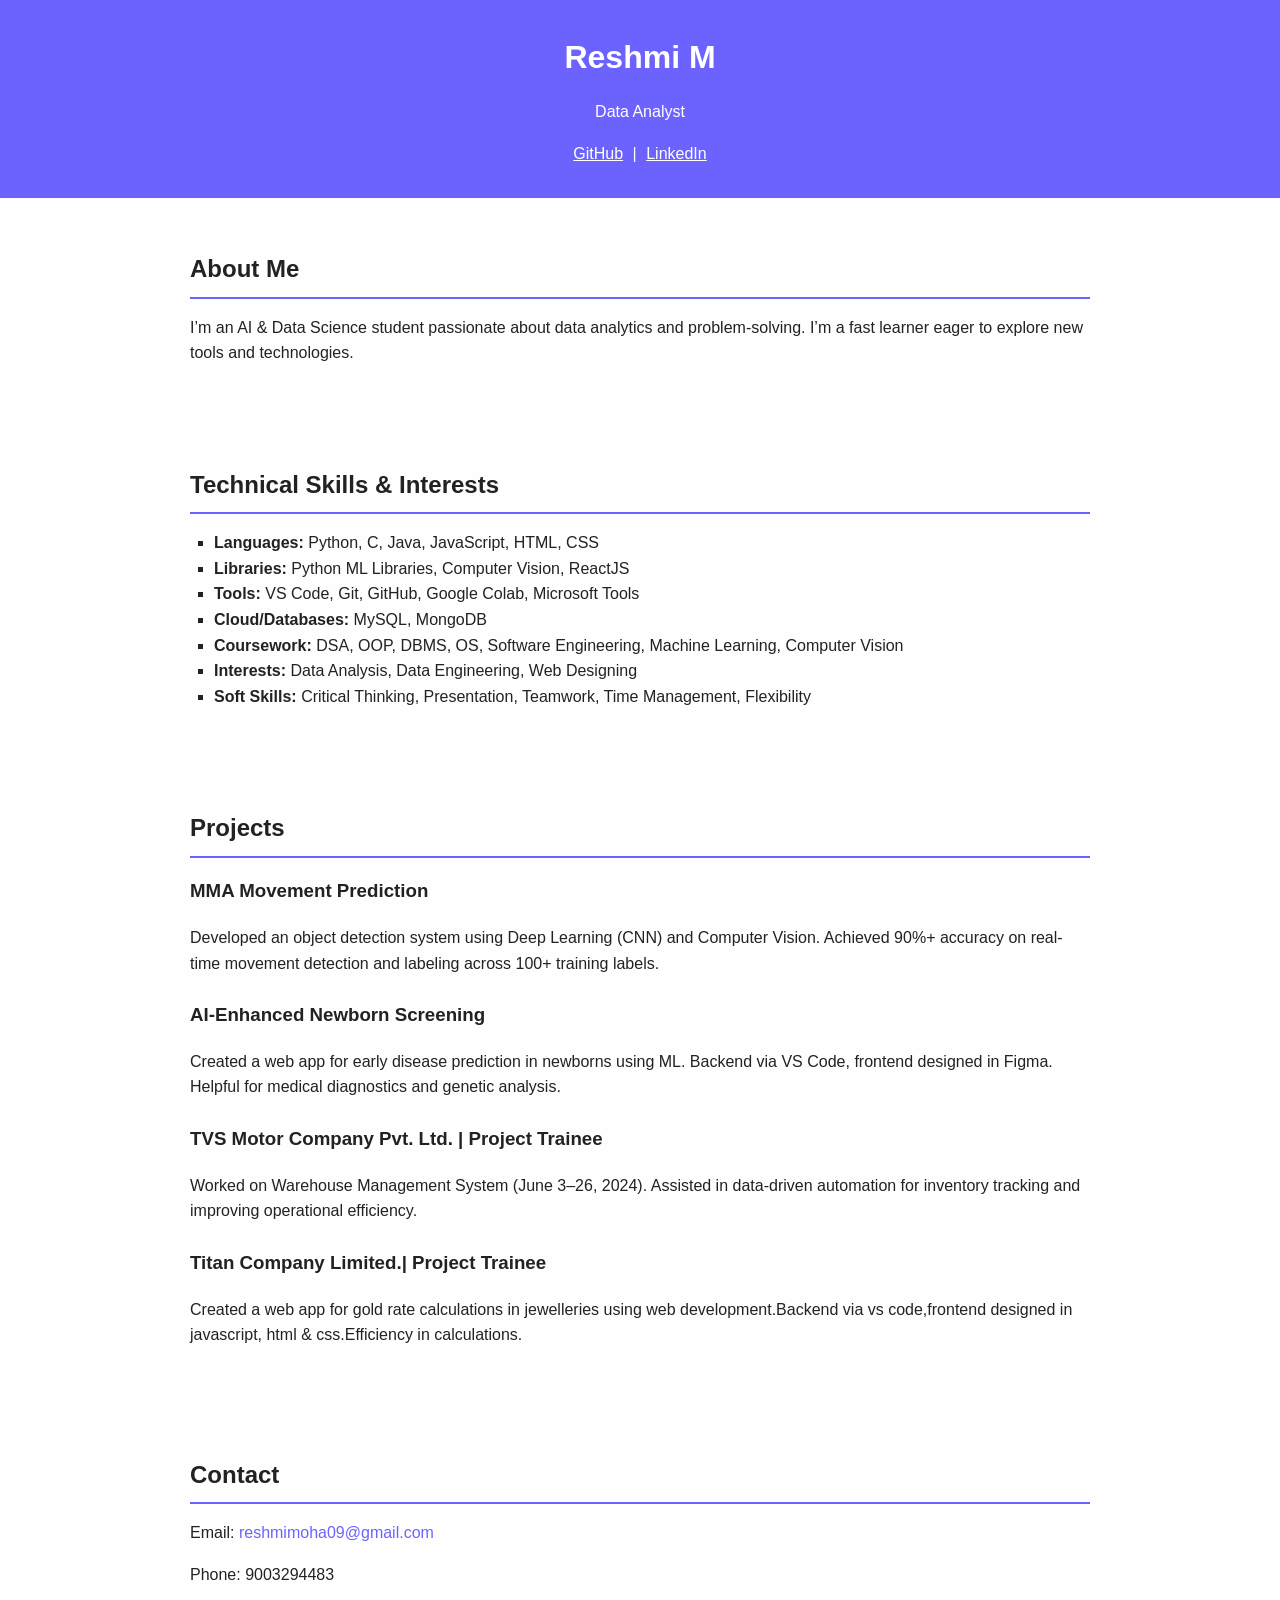
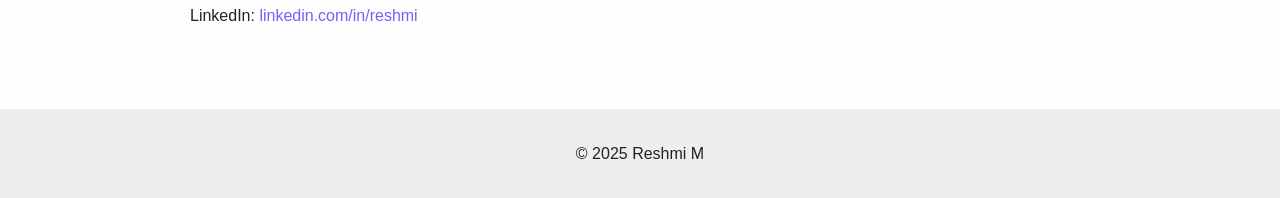
==== index.html @ 2d2d16b0 "Add files via upload" ====
<!DOCTYPE html>
<html lang="en">
<head>
  <meta charset="UTF-8" />
  <meta name="viewport" content="width=device-width, initial-scale=1.0" />
  <title>Reshmi M | Portfolio</title>
  <style>
    body {
      font-family: 'Segoe UI', sans-serif;
      background: #fefefe;
      color: #222;
      line-height: 1.6;
      margin: 0;
      padding: 0;
    }

    header {
      background: #6c63ff;
      color: white;
      padding: 2rem;
      text-align: center;
    }

    header h1 {
      margin: 0;
    }

    .social-links a {
      color: #fff;
      margin: 0 5px;
      text-decoration: underline;
    }

    section {
      padding: 2rem;
      max-width: 900px;
      margin: auto;
    }

    section h2 {
      border-bottom: 2px solid #6c63ff;
      padding-bottom: 0.5rem;
      margin-bottom: 1rem;
    }

    ul {
      list-style: square;
      padding-left: 1.5rem;
    }

    a {
      color: #6c63ff;
      text-decoration: none;
    }

    .project {
      margin-bottom: 1.5rem;
    }

    footer {
      text-align: center;
      background: #eee;
      padding: 1rem;
      margin-top: 2rem;
    }

    @media (max-width: 600px) {
      header h1 {
        font-size: 1.8rem;
      }
      section {
        padding: 1rem;
      }
    }
  </style>
</head>
<body>
  <header>
    <h1>Reshmi M</h1>
    <p>Data Analyst</p>
    <div class="social-links">
      <a href="https://github.com/" target="_blank">GitHub</a> |
      <a href="https://www.linkedin.com/in/reshmi-m-595a73268" target="_blank">LinkedIn</a>
    </div>
  </header>

  <section id="about">
    <h2>About Me</h2>
    <p>I’m an AI & Data Science student passionate about data analytics and problem-solving. I’m a fast learner eager to explore new tools and technologies.</p>
  </section>

  <section id="skills">
    <h2>Technical Skills & Interests</h2>
    <ul>
      <li><strong>Languages:</strong> Python, C, Java, JavaScript, HTML, CSS</li>
      <li><strong>Libraries:</strong> Python ML Libraries, Computer Vision, ReactJS</li>
      <li><strong>Tools:</strong> VS Code, Git, GitHub, Google Colab, Microsoft Tools</li>
      <li><strong>Cloud/Databases:</strong> MySQL, MongoDB</li>
      <li><strong>Coursework:</strong> DSA, OOP, DBMS, OS, Software Engineering, Machine Learning, Computer Vision</li>
      <li><strong>Interests:</strong> Data Analysis, Data Engineering, Web Designing</li>
      <li><strong>Soft Skills:</strong> Critical Thinking, Presentation, Teamwork, Time Management, Flexibility</li>
    </ul>
  </section>

  <section id="projects">
    <h2>Projects</h2>
    <div class="project">
      <h3>MMA Movement Prediction</h3>
      <p>Developed an object detection system using Deep Learning (CNN) and Computer Vision. Achieved 90%+ accuracy on real-time movement detection and labeling across 100+ training labels.</p>
    </div>
    <div class="project">
      <h3>AI-Enhanced Newborn Screening</h3>
      <p>Created a web app for early disease prediction in newborns using ML. Backend via VS Code, frontend designed in Figma. Helpful for medical diagnostics and genetic analysis.</p>
    </div>
    <div class="project">
      <h3>TVS Motor Company Pvt. Ltd. | Project Trainee</h3>
      <p>Worked on Warehouse Management System (June 3–26, 2024). Assisted in data-driven automation for inventory tracking and improving operational efficiency.</p>
    </div>
      <div class="project">
      <h3> Titan Company Limited.| Project Trainee</h3>
      <p>Created a web app for gold rate calculations in jewelleries using web development.Backend via vs code,frontend designed in javascript, html & css.Efficiency in calculations.</p>
      </div>
  </section>

  <section id="contact">
    <h2>Contact</h2>
    <p>Email: <a href="mailto:reshmimoha09@gmail.com">reshmimoha09@gmail.com</a></p>
    <p>Phone: 9003294483</p>
    <p>LinkedIn: <a href="https://www.linkedin.com/in/reshmi-m-595a73268" target="_blank">linkedin.com/in/reshmi</a></p>
  </section>

  <footer>
    <p>© 2025 Reshmi M</p>
  </footer>
</body>
</html>
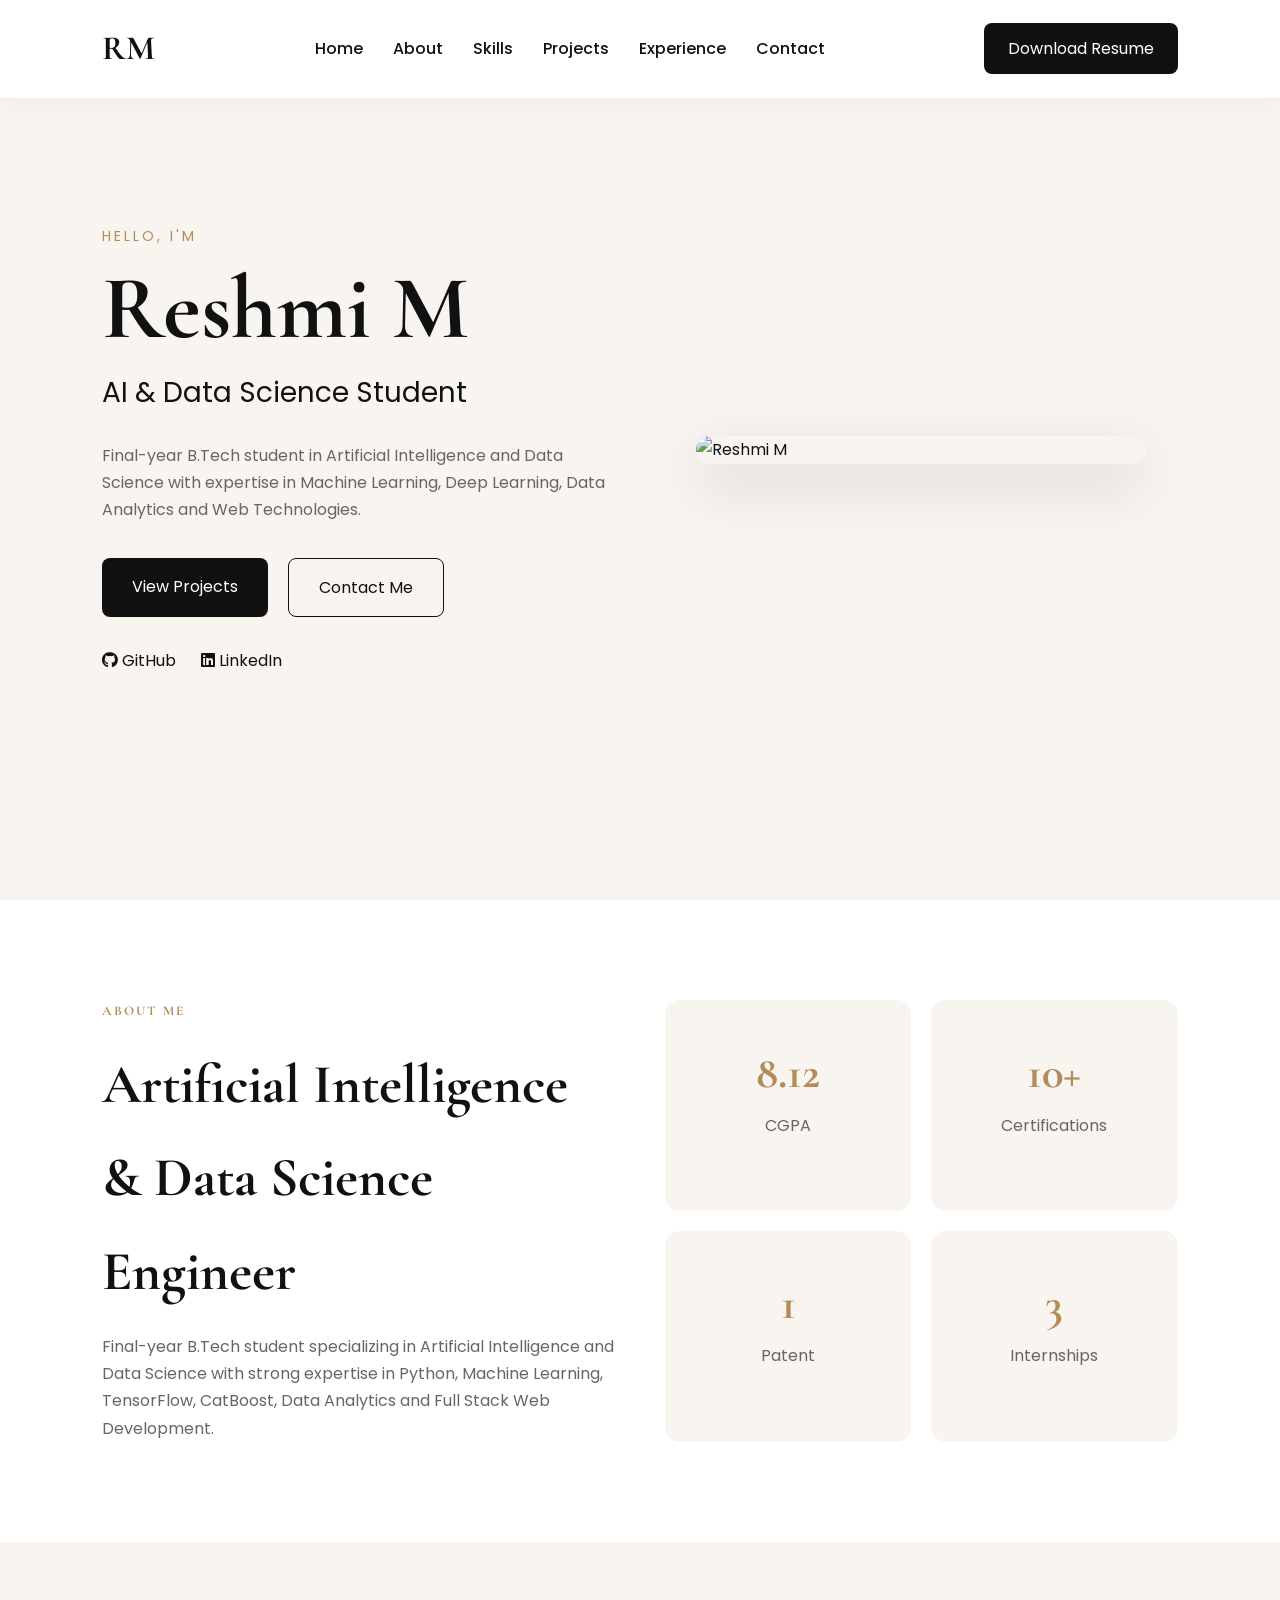
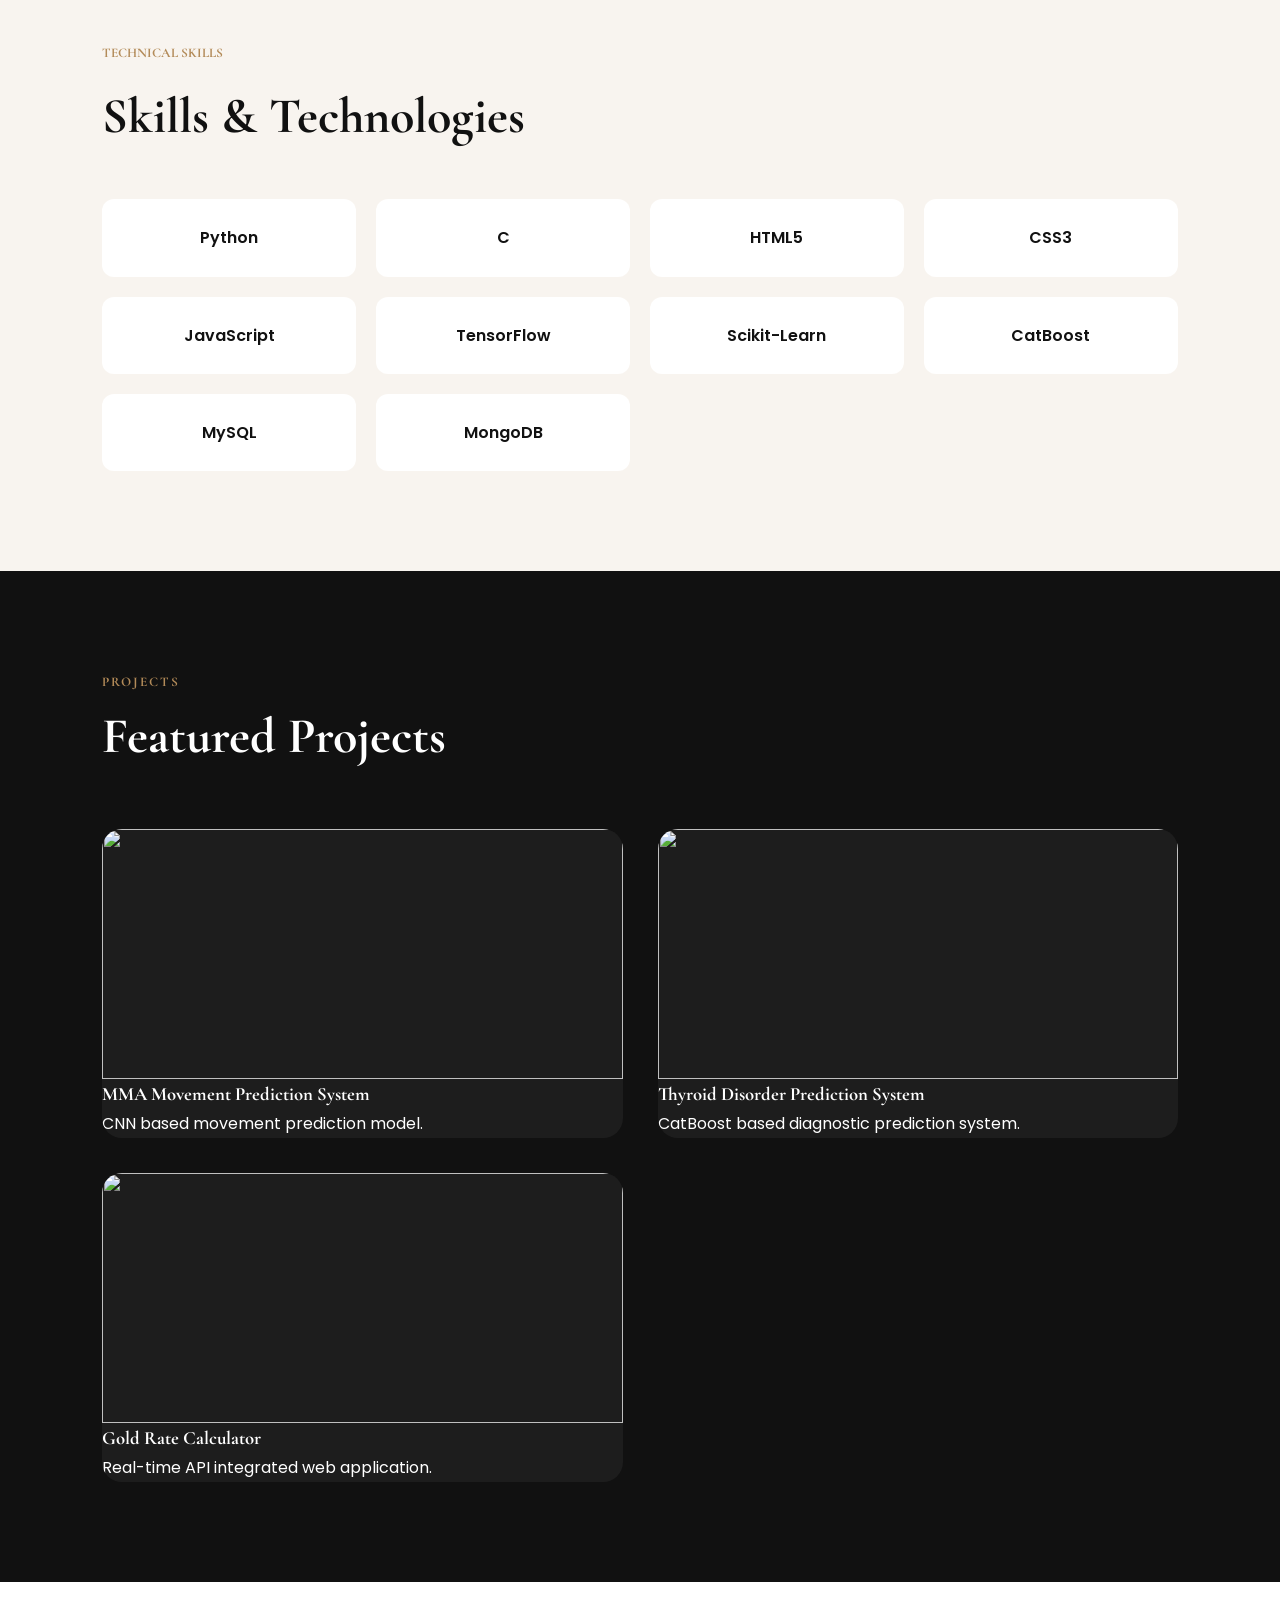
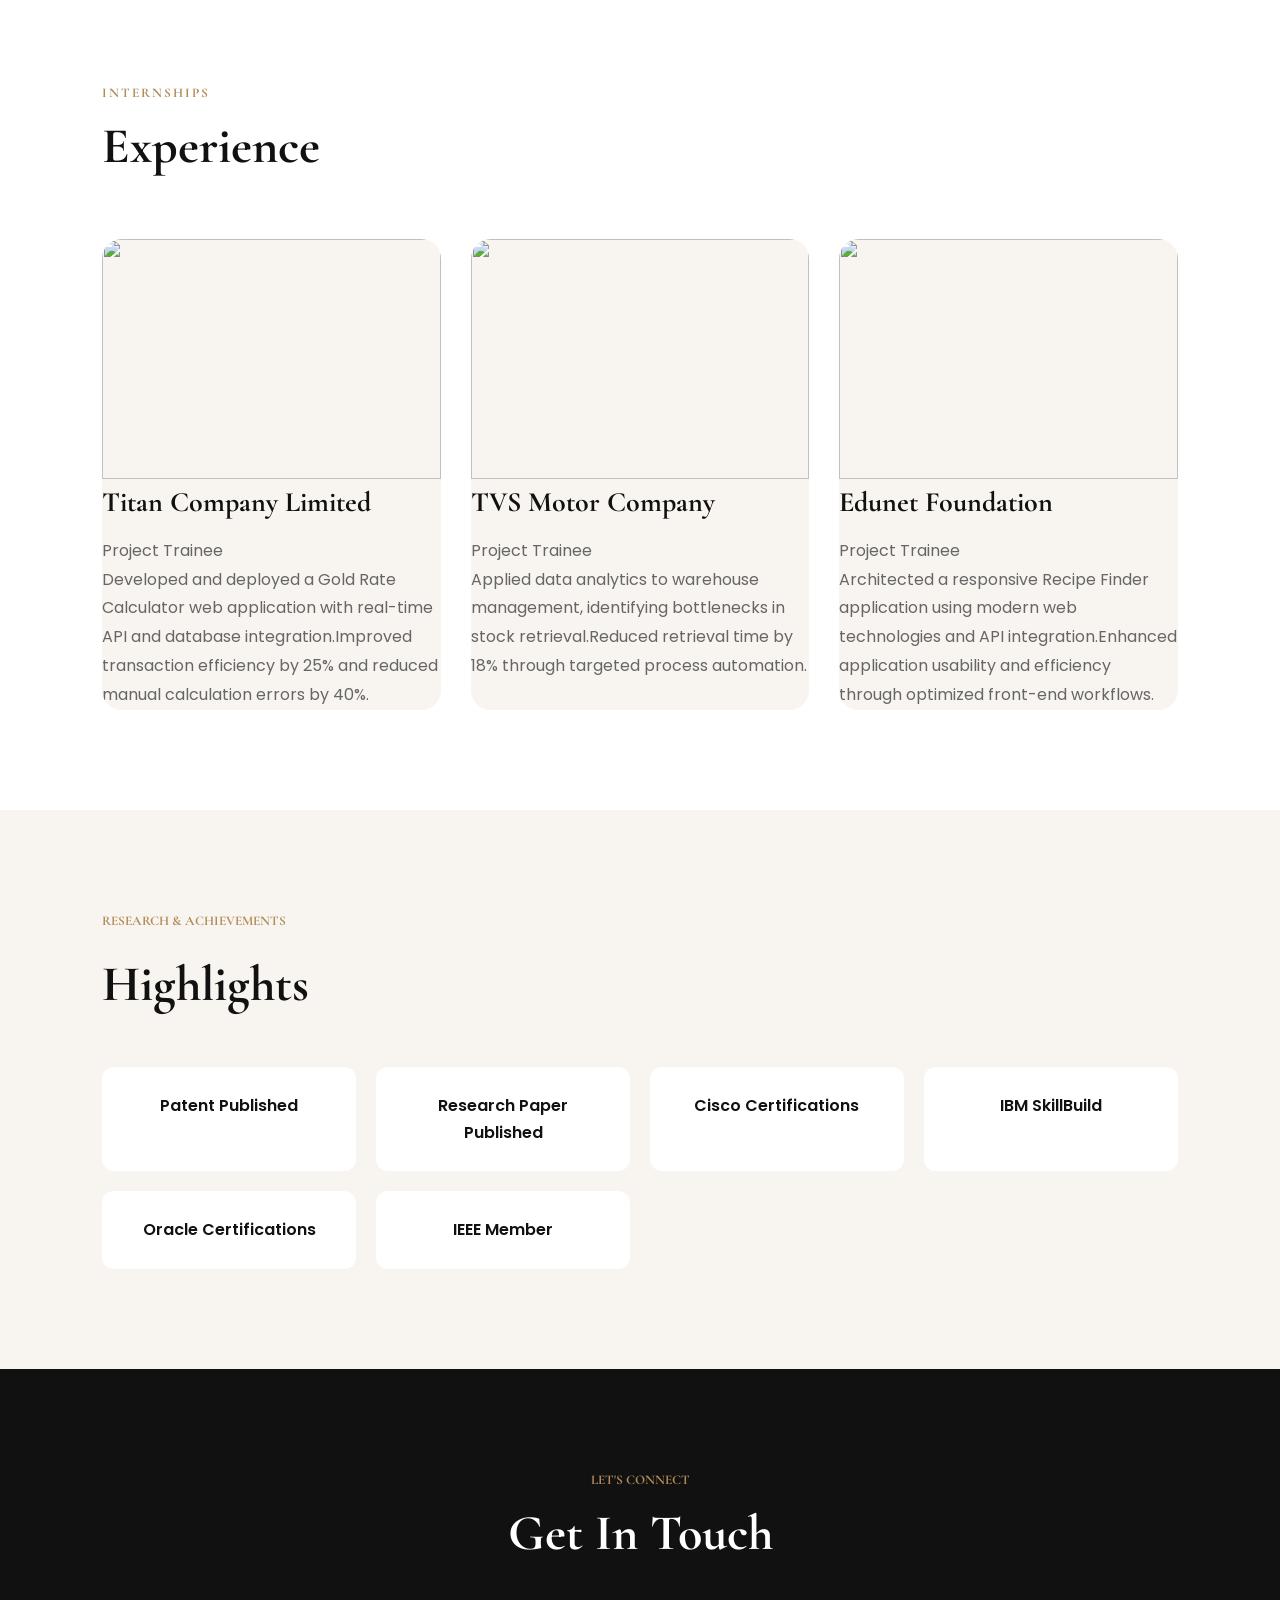
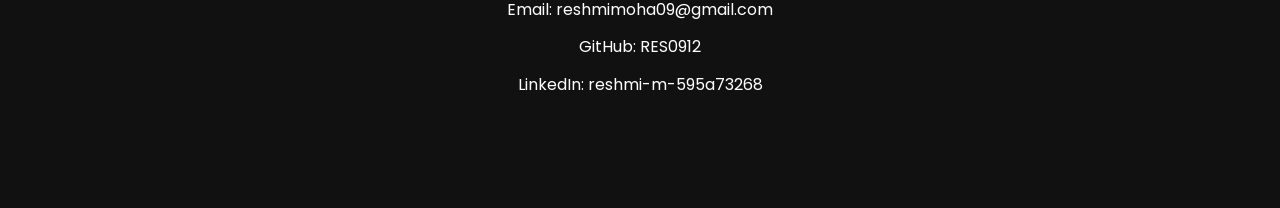
==== commit dbc70d6f: "Add files via upload" ====
--- a/index.html
+++ b/index.html
@@ -1,136 +1,322 @@
 <!DOCTYPE html>
 <html lang="en">
 <head>
-  <meta charset="UTF-8" />
-  <meta name="viewport" content="width=device-width, initial-scale=1.0" />
-  <title>Reshmi M | Portfolio</title>
-  <style>
-    body {
-      font-family: 'Segoe UI', sans-serif;
-      background: #fefefe;
-      color: #222;
-      line-height: 1.6;
-      margin: 0;
-      padding: 0;
-    }
-
-    header {
-      background: #6c63ff;
-      color: white;
-      padding: 2rem;
-      text-align: center;
-    }
-
-    header h1 {
-      margin: 0;
-    }
-
-    .social-links a {
-      color: #fff;
-      margin: 0 5px;
-      text-decoration: underline;
-    }
-
-    section {
-      padding: 2rem;
-      max-width: 900px;
-      margin: auto;
-    }
-
-    section h2 {
-      border-bottom: 2px solid #6c63ff;
-      padding-bottom: 0.5rem;
-      margin-bottom: 1rem;
-    }
-
-    ul {
-      list-style: square;
-      padding-left: 1.5rem;
-    }
-
-    a {
-      color: #6c63ff;
-      text-decoration: none;
-    }
-
-    .project {
-      margin-bottom: 1.5rem;
-    }
-
-    footer {
-      text-align: center;
-      background: #eee;
-      padding: 1rem;
-      margin-top: 2rem;
-    }
-
-    @media (max-width: 600px) {
-      header h1 {
-        font-size: 1.8rem;
-      }
-      section {
-        padding: 1rem;
-      }
-    }
-  </style>
+<meta charset="UTF-8">
+<meta name="viewport" content="width=device-width, initial-scale=1.0">
+<title>Reshmi M | Portfolio</title>
+
+<link rel="preconnect" href="https://fonts.googleapis.com">
+<link href="https://fonts.googleapis.com/css2?family=Cormorant+Garamond:wght@400;600;700&family=Poppins:wght@300;400;500;600&display=swap" rel="stylesheet">
+
+<link rel="stylesheet" href="style.css">
+
+<link rel="stylesheet"
+href="https://cdnjs.cloudflare.com/ajax/libs/font-awesome/6.5.1/css/all.min.css">
 </head>
+
 <body>
-  <header>
-    <h1>Reshmi M</h1>
-    <p>Data Analyst</p>
-    <div class="social-links">
-      <a href="https://github.com/" target="_blank">GitHub</a> |
-      <a href="https://www.linkedin.com/in/reshmi-m-595a73268" target="_blank">LinkedIn</a>
-    </div>
-  </header>
-
-  <section id="about">
-    <h2>About Me</h2>
-    <p>I’m an AI & Data Science student passionate about data analytics and problem-solving. I’m a fast learner eager to explore new tools and technologies.</p>
-  </section>
-
-  <section id="skills">
-    <h2>Technical Skills & Interests</h2>
-    <ul>
-      <li><strong>Languages:</strong> Python, C, Java, JavaScript, HTML, CSS</li>
-      <li><strong>Libraries:</strong> Python ML Libraries, Computer Vision, ReactJS</li>
-      <li><strong>Tools:</strong> VS Code, Git, GitHub, Google Colab, Microsoft Tools</li>
-      <li><strong>Cloud/Databases:</strong> MySQL, MongoDB</li>
-      <li><strong>Coursework:</strong> DSA, OOP, DBMS, OS, Software Engineering, Machine Learning, Computer Vision</li>
-      <li><strong>Interests:</strong> Data Analysis, Data Engineering, Web Designing</li>
-      <li><strong>Soft Skills:</strong> Critical Thinking, Presentation, Teamwork, Time Management, Flexibility</li>
-    </ul>
-  </section>
-
-  <section id="projects">
-    <h2>Projects</h2>
-    <div class="project">
-      <h3>MMA Movement Prediction</h3>
-      <p>Developed an object detection system using Deep Learning (CNN) and Computer Vision. Achieved 90%+ accuracy on real-time movement detection and labeling across 100+ training labels.</p>
-    </div>
-    <div class="project">
-      <h3>AI-Enhanced Newborn Screening</h3>
-      <p>Created a web app for early disease prediction in newborns using ML. Backend via VS Code, frontend designed in Figma. Helpful for medical diagnostics and genetic analysis.</p>
-    </div>
-    <div class="project">
-      <h3>TVS Motor Company Pvt. Ltd. | Project Trainee</h3>
-      <p>Worked on Warehouse Management System (June 3–26, 2024). Assisted in data-driven automation for inventory tracking and improving operational efficiency.</p>
-    </div>
-      <div class="project">
-      <h3> Titan Company Limited.| Project Trainee</h3>
-      <p>Created a web app for gold rate calculations in jewelleries using web development.Backend via vs code,frontend designed in javascript, html & css.Efficiency in calculations.</p>
-      </div>
-  </section>
-
-  <section id="contact">
-    <h2>Contact</h2>
-    <p>Email: <a href="mailto:reshmimoha09@gmail.com">reshmimoha09@gmail.com</a></p>
-    <p>Phone: 9003294483</p>
-    <p>LinkedIn: <a href="https://www.linkedin.com/in/reshmi-m-595a73268" target="_blank">linkedin.com/in/reshmi</a></p>
-  </section>
-
-  <footer>
-    <p>© 2025 Reshmi M</p>
-  </footer>
+
+<!-- NAVBAR -->
+
+<nav class="navbar">
+
+<div class="logo">
+<h2>RM</h2>
+</div>
+
+<ul class="nav-links">
+<li><a href="#home">Home</a></li>
+<li><a href="#about">About</a></li>
+<li><a href="#skills">Skills</a></li>
+<li><a href="#projects">Projects</a></li>
+<li><a href="#experience">Experience</a></li>
+<li><a href="#contact">Contact</a></li>
+</ul>
+
+<a href="D:\Reshmi_Mresume.pdf" class="resume-btn" download>
+    Download Resume
+</a>
+
+</nav>
+
+<!-- HERO -->
+
+<section id="home" class="hero">
+
+<div class="hero-content">
+
+<p class="intro">HELLO, I'M</p>
+
+<h1>Reshmi M</h1>
+
+<h3>AI & Data Science Student</h3>
+
+<p class="hero-text">
+
+Final-year B.Tech student in Artificial Intelligence and Data Science with expertise in Machine Learning, Deep Learning, Data Analytics and Web Technologies.
+
+</p>
+
+<div class="hero-buttons">
+
+<a href="#projects" class="primary-btn">
+View Projects
+</a>
+
+<a href="#contact" class="secondary-btn">
+Contact Me
+</a>
+
+</div>
+
+<div class="social-links">
+
+<a href="https://github.com/RES0912">
+<i class="fab fa-github"></i>
+GitHub
+</a>
+
+<a href="https://www.linkedin.com/in/reshmi-m-595a73268">
+<i class="fab fa-linkedin"></i>
+LinkedIn
+</a>
+
+</div>
+
+</div>
+
+<div class="hero-image">
+
+<img src="C:\Users\Harsha\Downloads\ChatGPT Image Jun 21, 2026, 01_01_35 PM.png"
+alt="Reshmi M">
+
+</div>
+
+</section>
+
+<!-- ABOUT -->
+
+<section id="about" class="about">
+
+<div class="about-left">
+
+<h5>ABOUT ME</h5>
+
+<h2>
+Artificial Intelligence &
+Data Science Engineer
+</h2>
+
+<p>
+
+Final-year B.Tech student specializing in Artificial Intelligence and Data Science with strong expertise in Python, Machine Learning, TensorFlow, CatBoost, Data Analytics and Full Stack Web Development.
+
+</p>
+
+</div>
+
+<div class="about-right">
+
+<div class="achievement">
+<h3>8.12</h3>
+<p>CGPA</p>
+</div>
+
+<div class="achievement">
+<h3>10+</h3>
+<p>Certifications</p>
+</div>
+
+<div class="achievement">
+<h3>1</h3>
+<p>Patent</p>
+</div>
+
+<div class="achievement">
+<h3>3</h3>
+<p>Internships</p>
+</div>
+
+</div>
+
+</section>
+
+<!-- SKILLS -->
+
+<section id="skills" class="skills">
+
+<h5>TECHNICAL SKILLS</h5>
+
+<h2>Skills & Technologies</h2>
+
+<div class="skills-grid">
+
+<div class="skill-box">Python</div>
+<div class="skill-box">C</div>
+<div class="skill-box">HTML5</div>
+<div class="skill-box">CSS3</div>
+<div class="skill-box">JavaScript</div>
+<div class="skill-box">TensorFlow</div>
+<div class="skill-box">Scikit-Learn</div>
+<div class="skill-box">CatBoost</div>
+<div class="skill-box">MySQL</div>
+<div class="skill-box">MongoDB</div>
+
+</div>
+
+</section>
+
+<!-- PROJECTS -->
+
+<section id="projects" class="projects">
+
+<h5>PROJECTS</h5>
+
+<h2>Featured Projects</h2>
+
+<div class="project-grid">
+
+<div class="project-card">
+
+<img src="C:\Users\Harsha\Downloads\ChatGPT Image Jun 21, 2026, 01_18_26 PM.png">
+
+<h3>MMA Movement Prediction System</h3>
+
+<p>
+CNN based movement prediction model.
+</p>
+
+</div>
+
+<div class="project-card">
+
+<img src="C:\Users\Harsha\Downloads\ChatGPT Image Jun 21, 2026, 01_20_24 PM.png">
+
+<h3>Thyroid Disorder Prediction System</h3>
+
+<p>
+CatBoost based diagnostic prediction system.
+</p>
+
+</div>
+
+<div class="project-card">
+
+<img src="C:\Users\Harsha\Downloads\ChatGPT Image Jun 21, 2026, 01_22_44 PM.png">
+
+<h3>Gold Rate Calculator</h3>
+
+<p>
+Real-time API integrated web application.
+</p>
+
+</div>
+
+</div>
+
+</section>
+
+<!-- EXPERIENCE -->
+
+<section id="experience" class="experience">
+
+<h5>INTERNSHIPS</h5>
+
+<h2>Experience</h2>
+
+<div class="timeline">
+
+<div class="job">
+
+<img src="C:\Users\Harsha\Downloads\titan.webp">
+
+<h3>Titan Company Limited</h3>
+
+<p>Project Trainee</p>
+<p>Developed and deployed a Gold Rate Calculator web application with real-time API and
+database integration.Improved transaction efficiency by 25% and reduced manual calculation errors by 40%.</p>
+
+</div>
+
+<div class="job">
+
+<img src="C:\Users\Harsha\Downloads\tvs-motors-hosur.webp">
+
+<h3>TVS Motor Company</h3>
+
+<p>Project Trainee</p>
+<p>Applied data analytics to warehouse management, identifying bottlenecks in stock retrieval.Reduced retrieval time by 18% through targeted process automation.</p>
+
+</div>
+
+<div class="job">
+
+<img src="C:\Users\Harsha\Downloads\edunet.jpg">
+
+<h3>Edunet Foundation</h3>
+
+<p>Project Trainee</p>
+<p>Architected a responsive Recipe Finder application using modern web technologies and API integration.Enhanced application usability and efficiency through optimized front-end workflows.</p>
+
+</div>
+
+</div>
+
+</section>
+
+<!-- ACHIEVEMENTS -->
+
+<section class="skills">
+
+<h5>RESEARCH & ACHIEVEMENTS</h5>
+
+<h2>Highlights</h2>
+
+<div class="skills-grid">
+
+<div class="skill-box">
+Patent Published
+</div>
+
+<div class="skill-box">
+Research Paper Published
+</div>
+
+<div class="skill-box">
+Cisco Certifications
+</div>
+
+<div class="skill-box">
+IBM SkillBuild
+</div>
+
+<div class="skill-box">
+Oracle Certifications
+</div>
+
+<div class="skill-box">
+IEEE Member
+</div>
+
+</div>
+
+</section>
+
+<!-- CONTACT -->
+
+<section id="contact" class="contact">
+
+<h5>LET'S CONNECT</h5>
+
+<h2>Get In Touch</h2>
+
+<p>Email: reshmimoha09@gmail.com</p>
+
+<p>GitHub: RES0912</p>
+
+<p>LinkedIn: reshmi-m-595a73268</p>
+
+</section>
+
 </body>
-</html>
+</html>
--- a/style.css
+++ b/style.css
@@ -0,0 +1,451 @@
+*{
+margin:0;
+padding:0;
+box-sizing:border-box;
+scroll-behavior:smooth;
+}
+
+:root{
+--cream:#f8f4ef;
+--white:#ffffff;
+--black:#111111;
+--gold:#b38b59;
+--gray:#666;
+}
+
+body{
+font-family:'Poppins',sans-serif;
+background:var(--cream);
+color:var(--black);
+line-height:1.7;
+}
+
+h1,h2,h3,h4,h5{
+font-family:'Cormorant Garamond',serif;
+}
+
+/* NAVBAR */
+
+.navbar{
+position:fixed;
+top:0;
+left:0;
+width:100%;
+background:rgba(255,255,255,.95);
+backdrop-filter:blur(10px);
+padding:20px 8%;
+display:flex;
+justify-content:space-between;
+align-items:center;
+z-index:1000;
+box-shadow:0 2px 20px rgba(0,0,0,.05);
+}
+
+.logo{
+display:flex;
+align-items:center;
+gap:10px;
+}
+
+.logo h2{
+font-size:34px;
+}
+
+.logo span{
+font-weight:500;
+}
+
+.nav-links{
+display:flex;
+list-style:none;
+gap:30px;
+}
+
+.nav-links a{
+text-decoration:none;
+color:#111;
+font-weight:500;
+transition:.3s;
+}
+
+.nav-links a:hover{
+color:var(--gold);
+}
+
+.resume-btn{
+padding:12px 24px;
+background:#111;
+color:white;
+text-decoration:none;
+border-radius:8px;
+transition:.3s;
+}
+
+.resume-btn:hover{
+background:var(--gold);
+}
+
+/* HERO */
+
+.hero{
+min-height:100vh;
+display:flex;
+justify-content:space-between;
+align-items:center;
+padding:120px 8%;
+gap:50px;
+}
+
+.hero-content{
+flex:1;
+}
+
+.intro{
+letter-spacing:3px;
+font-size:14px;
+text-transform:uppercase;
+color:var(--gold);
+}
+
+.hero h1{
+font-size:90px;
+line-height:1;
+margin:15px 0;
+}
+
+.hero h3{
+font-size:28px;
+font-family:'Poppins';
+font-weight:400;
+margin-bottom:25px;
+}
+
+.hero-text{
+max-width:600px;
+color:var(--gray);
+}
+
+.hero-buttons{
+margin-top:35px;
+display:flex;
+gap:20px;
+}
+
+.primary-btn{
+background:#111;
+color:white;
+padding:15px 30px;
+text-decoration:none;
+border-radius:8px;
+}
+
+.secondary-btn{
+border:1px solid #111;
+padding:15px 30px;
+text-decoration:none;
+color:#111;
+border-radius:8px;
+}
+
+.social-links{
+margin-top:30px;
+display:flex;
+gap:25px;
+}
+
+.social-links a{
+text-decoration:none;
+color:#111;
+}
+
+.hero-image{
+flex:1;
+display:flex;
+justify-content:center;
+}
+
+.hero-image img{
+width:450px;
+border-radius:25px;
+box-shadow:0 20px 60px rgba(0,0,0,.15);
+}
+
+/* ABOUT */
+
+.about{
+padding:100px 8%;
+display:grid;
+grid-template-columns:1fr 1fr;
+gap:50px;
+background:white;
+}
+
+.about h5{
+color:var(--gold);
+letter-spacing:2px;
+}
+
+.about h2{
+font-size:55px;
+margin:15px 0;
+}
+
+.about p{
+color:#666;
+}
+
+.about-cards{
+display:flex;
+gap:20px;
+margin-top:30px;
+}
+
+.card{
+background:var(--cream);
+padding:25px;
+border-radius:12px;
+flex:1;
+}
+
+.about-right{
+display:grid;
+grid-template-columns:1fr 1fr;
+gap:20px;
+}
+
+.achievement{
+background:var(--cream);
+padding:35px;
+border-radius:15px;
+text-align:center;
+}
+
+.achievement h3{
+font-size:45px;
+color:var(--gold);
+}
+
+/* SKILLS */
+
+.skills{
+padding:100px 8%;
+}
+
+.skills h5{
+color:var(--gold);
+}
+
+.skills h2{
+font-size:50px;
+margin:10px 0 40px;
+}
+
+.skills-grid{
+display:grid;
+grid-template-columns:repeat(auto-fit,minmax(200px,1fr));
+gap:20px;
+}
+
+.skill-box{
+background:white;
+padding:25px;
+border-radius:12px;
+text-align:center;
+font-weight:600;
+transition:.3s;
+}
+
+.skill-box:hover{
+transform:translateY(-8px);
+}
+
+/* =========================
+   PROJECTS
+========================= */
+
+.projects{
+    padding:100px 8%;
+    background:#111;
+    color:white;
+}
+
+.projects h5{
+    color:#b38b59;
+    letter-spacing:2px;
+    text-transform:uppercase;
+}
+
+.projects h2{
+    font-size:50px;
+    margin-bottom:50px;
+}
+
+.project-grid{
+    display:grid;
+    grid-template-columns:repeat(auto-fit,minmax(380px,1fr));
+    gap:35px;
+}
+
+.project-card{
+    background:#1d1d1d;
+    border-radius:20px;
+    overflow:hidden;
+    transition:.4s;
+    display:flex;
+    flex-direction:column;
+    height:100%;
+}
+
+.project-card:hover{
+    transform:translateY(-10px);
+    box-shadow:0 20px 40px rgba(0,0,0,.2);
+}
+
+.project-card img{
+    width:100%;
+    height:250px;
+    object-fit:cover;
+    display:block;
+}
+
+.project-content{
+    padding:25px;
+    flex-grow:1;
+}
+
+.project-content h3{
+    margin-bottom:15px;
+    font-size:28px;
+}
+
+.project-content p{
+    color:#d4d4d4;
+    line-height:1.8;
+}
+/* =========================
+   EXPERIENCE / INTERNSHIPS
+========================= */
+
+.experience{
+    padding:100px 8%;
+    background:#fff;
+}
+
+.experience h5{
+    color:#b38b59;
+    letter-spacing:2px;
+    text-transform:uppercase;
+}
+
+.experience h2{
+    font-size:50px;
+    margin-bottom:50px;
+}
+
+.timeline{
+    display:grid;
+    grid-template-columns:repeat(auto-fit,minmax(320px,1fr));
+    gap:30px;
+}
+
+.job{
+    background:#f8f4ef;
+    border-radius:20px;
+    overflow:hidden;
+    transition:.4s;
+    display:flex;
+    flex-direction:column;
+    height:100%;
+}
+
+.job:hover{
+    transform:translateY(-10px);
+    box-shadow:0 20px 40px rgba(0,0,0,.15);
+}
+
+.job img{
+    width:100%;
+    height:240px;
+    object-fit:cover;
+    display:block;
+}
+
+.job-content{
+    padding:25px;
+    flex-grow:1;
+}
+
+.job h3{
+    font-size:28px;
+    margin-bottom:10px;
+}
+
+.job-role{
+    color:#b38b59;
+    font-weight:600;
+    margin-bottom:12px;
+}
+
+.job p{
+    color:#666;
+    line-height:1.8;
+}
+
+.job-duration{
+    margin-top:15px;
+    color:#999;
+    font-size:14px;
+}
+
+/* CONTACT */
+
+.contact{
+padding:100px 8%;
+background:#111;
+color:white;
+text-align:center;
+}
+
+.contact h5{
+color:var(--gold);
+}
+
+.contact h2{
+font-size:50px;
+margin-bottom:20px;
+}
+
+.contact p{
+margin:10px 0;
+}
+
+/* RESPONSIVE */
+
+@media(max-width:900px){
+
+.hero{
+flex-direction:column;
+text-align:center;
+}
+
+.hero h1{
+font-size:60px;
+}
+
+.hero-image img{
+width:300px;
+}
+
+.about{
+grid-template-columns:1fr;
+}
+
+.nav-links{
+display:none;
+}
+
+.about-cards{
+flex-direction:column;
+}
+
+}
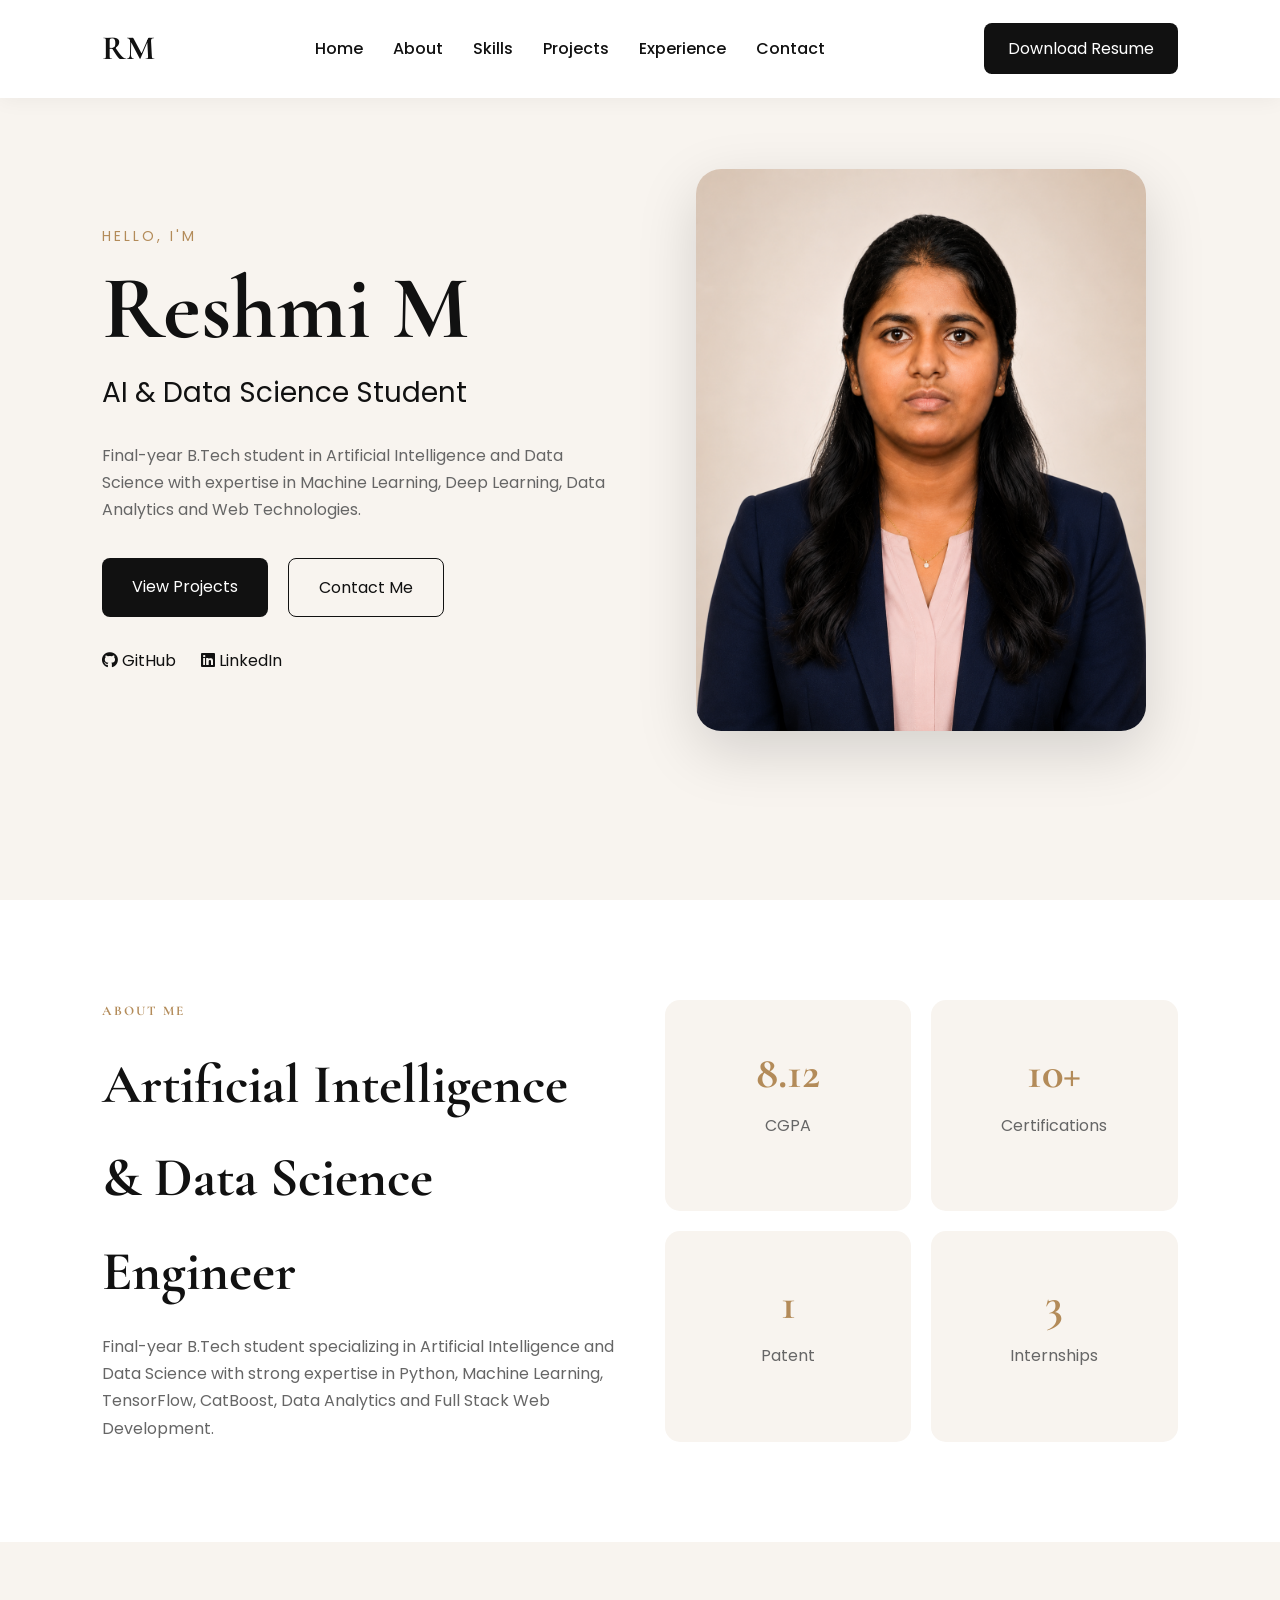
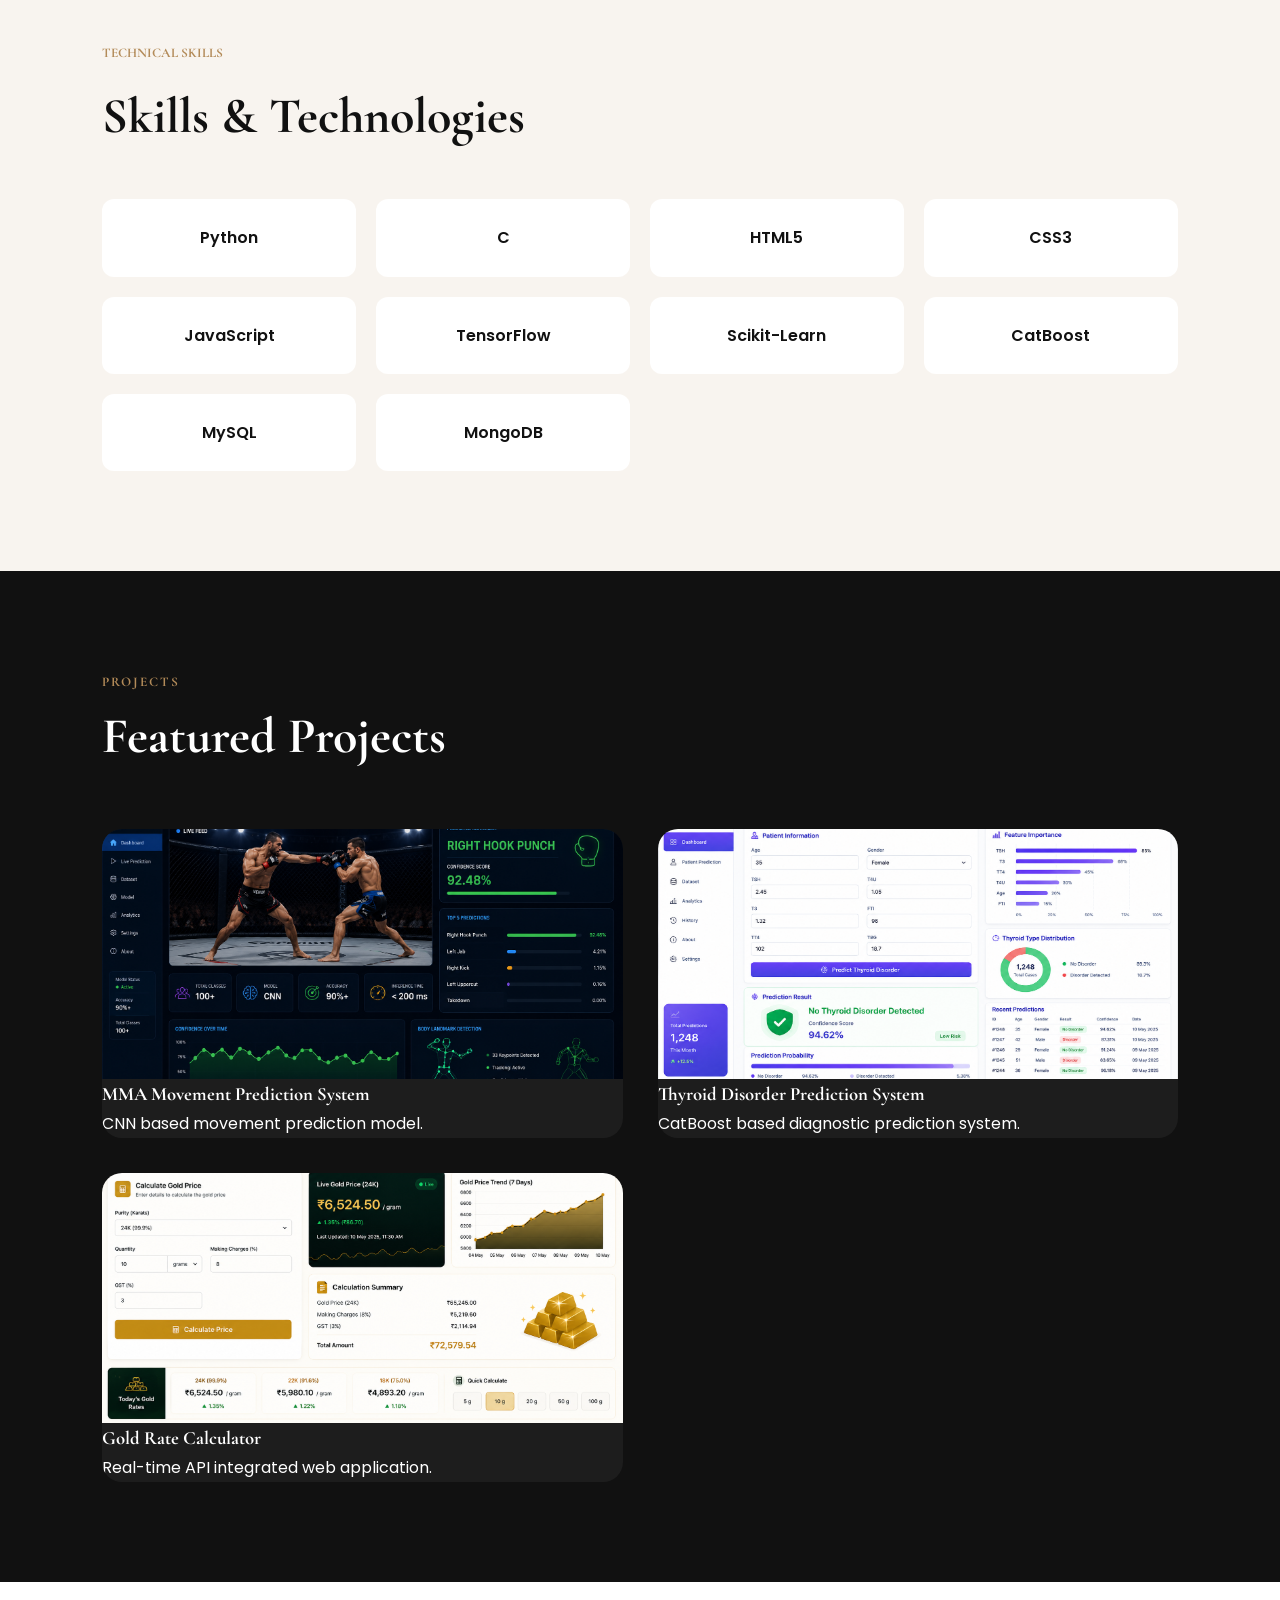
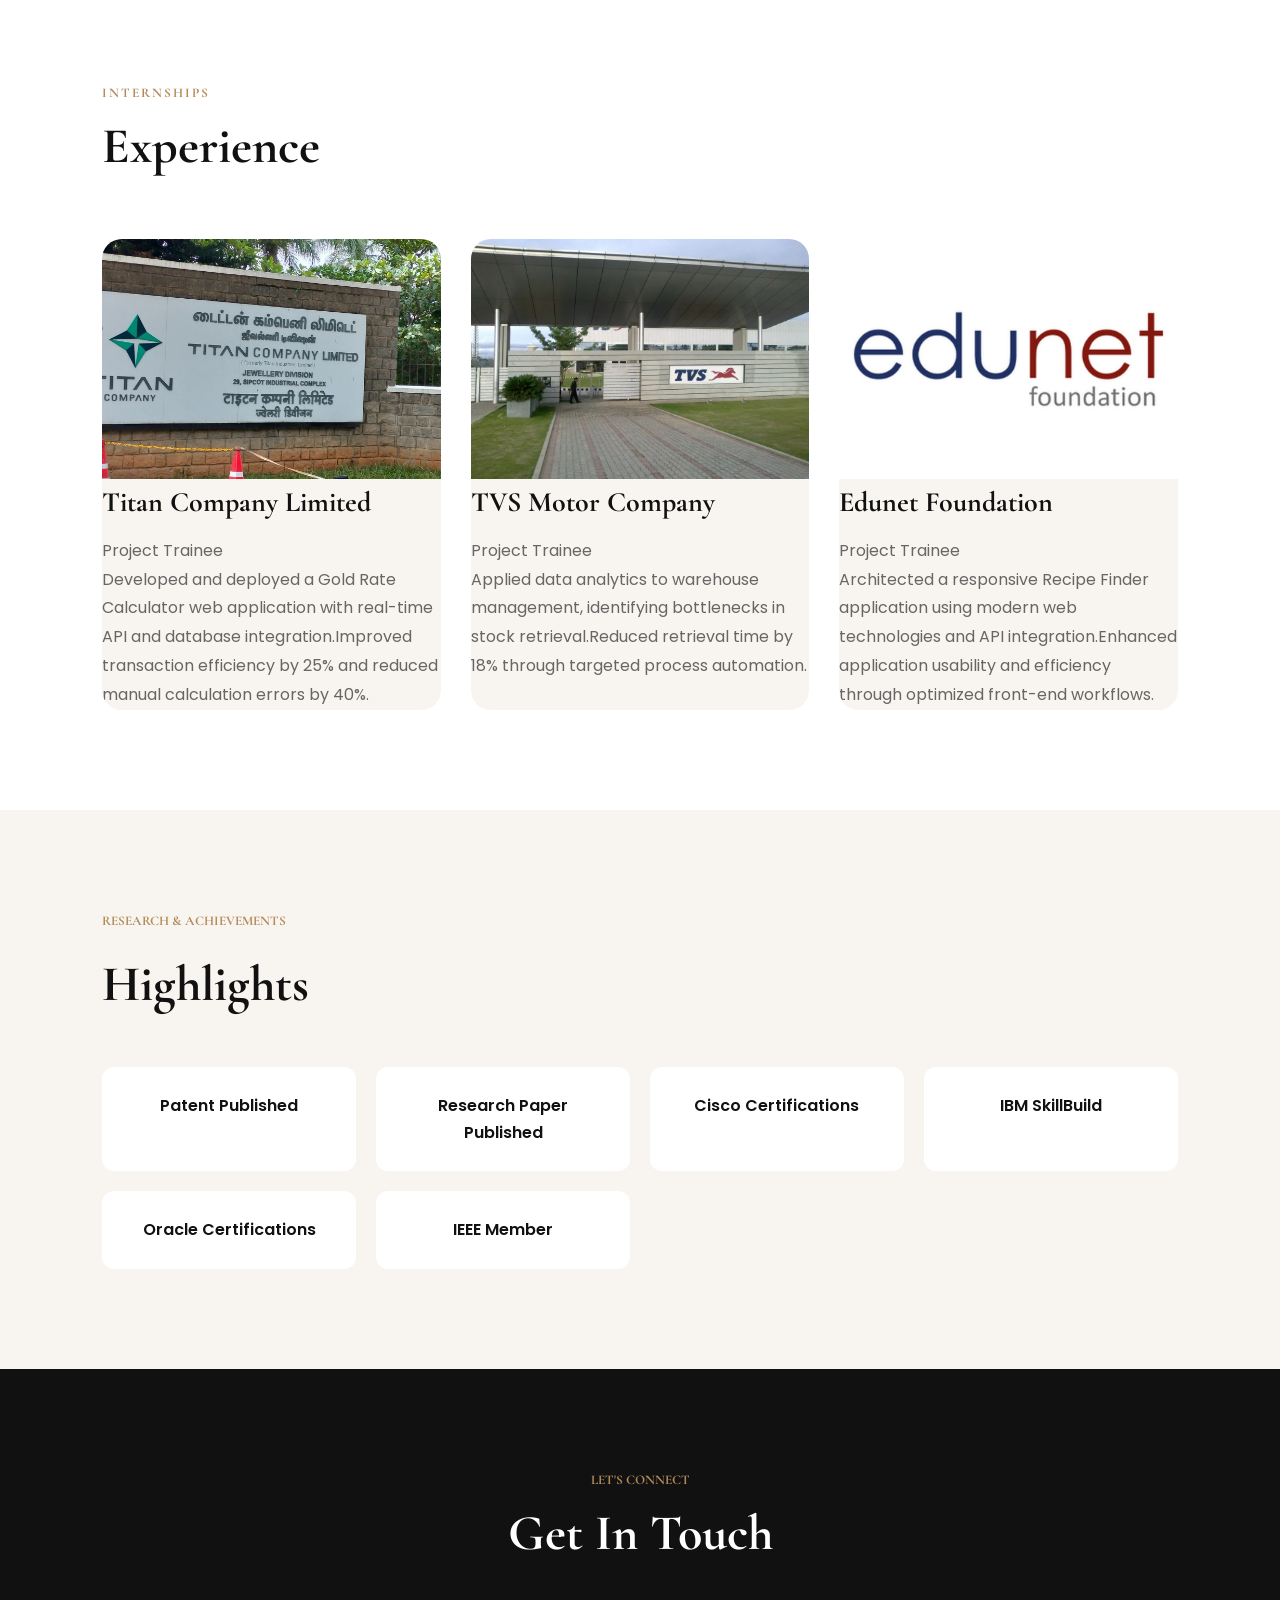
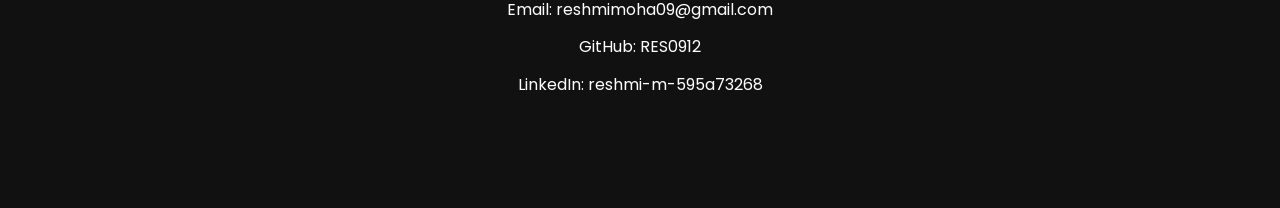
==== commit aa1d9433: "Update index.html" ====
--- a/index.html
+++ b/index.html
@@ -87,7 +87,7 @@
 
 <div class="hero-image">
 
-<img src="C:\Users\Harsha\Downloads\ChatGPT Image Jun 21, 2026, 01_01_35 PM.png"
+<img src="profile.png"
 alt="Reshmi M">
 
 </div>
@@ -178,7 +178,7 @@
 
 <div class="project-card">
 
-<img src="C:\Users\Harsha\Downloads\ChatGPT Image Jun 21, 2026, 01_18_26 PM.png">
+<img src="mma movement.png">
 
 <h3>MMA Movement Prediction System</h3>
 
@@ -190,7 +190,7 @@
 
 <div class="project-card">
 
-<img src="C:\Users\Harsha\Downloads\ChatGPT Image Jun 21, 2026, 01_20_24 PM.png">
+<img src="thyroid predict.png">
 
 <h3>Thyroid Disorder Prediction System</h3>
 
@@ -202,7 +202,7 @@
 
 <div class="project-card">
 
-<img src="C:\Users\Harsha\Downloads\ChatGPT Image Jun 21, 2026, 01_22_44 PM.png">
+<img src="goldrate.png">
 
 <h3>Gold Rate Calculator</h3>
 
@@ -228,7 +228,7 @@
 
 <div class="job">
 
-<img src="C:\Users\Harsha\Downloads\titan.webp">
+<img src="titan.webp">
 
 <h3>Titan Company Limited</h3>
 
@@ -240,7 +240,7 @@
 
 <div class="job">
 
-<img src="C:\Users\Harsha\Downloads\tvs-motors-hosur.webp">
+<img src="tvs-motors-hosur.webp">
 
 <h3>TVS Motor Company</h3>
 
@@ -251,7 +251,7 @@
 
 <div class="job">
 
-<img src="C:\Users\Harsha\Downloads\edunet.jpg">
+<img src="edunet.jpg">
 
 <h3>Edunet Foundation</h3>
 
@@ -319,4 +319,4 @@
 </section>
 
 </body>
-</html>+</html>
